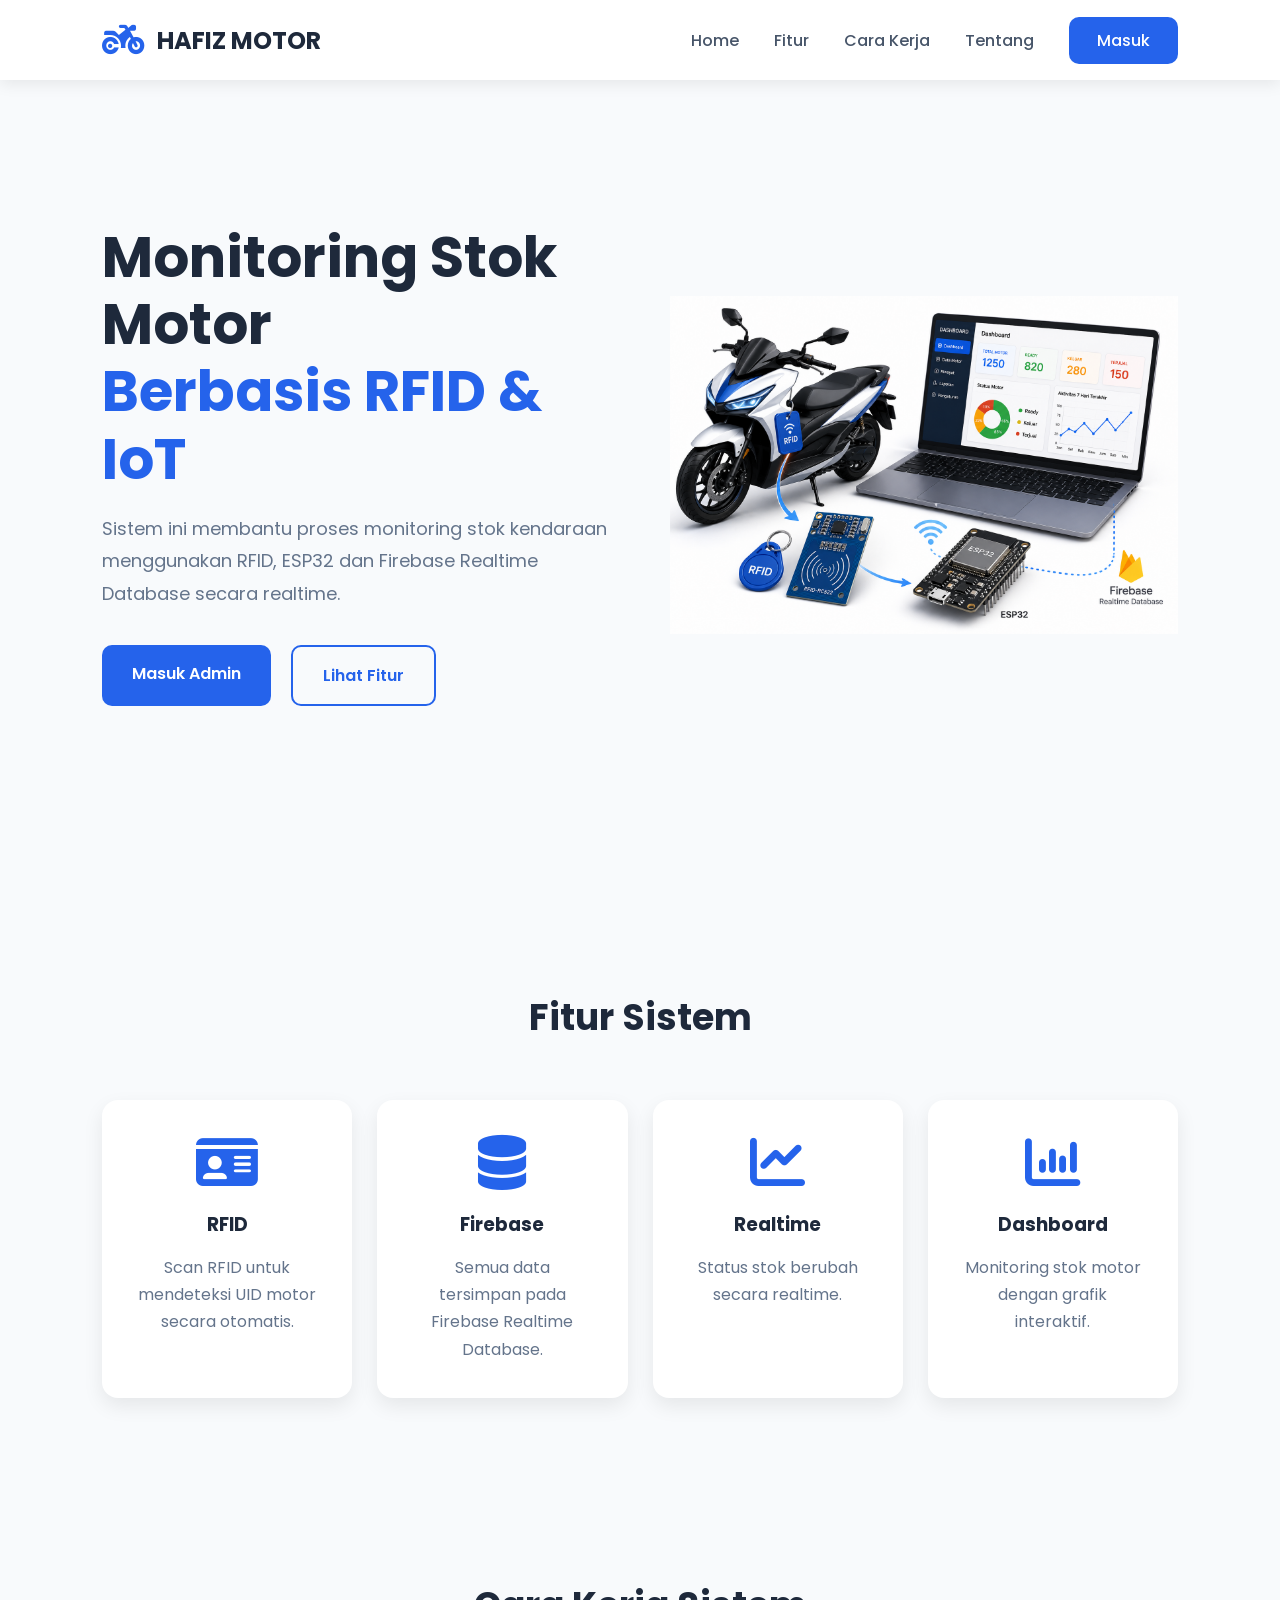
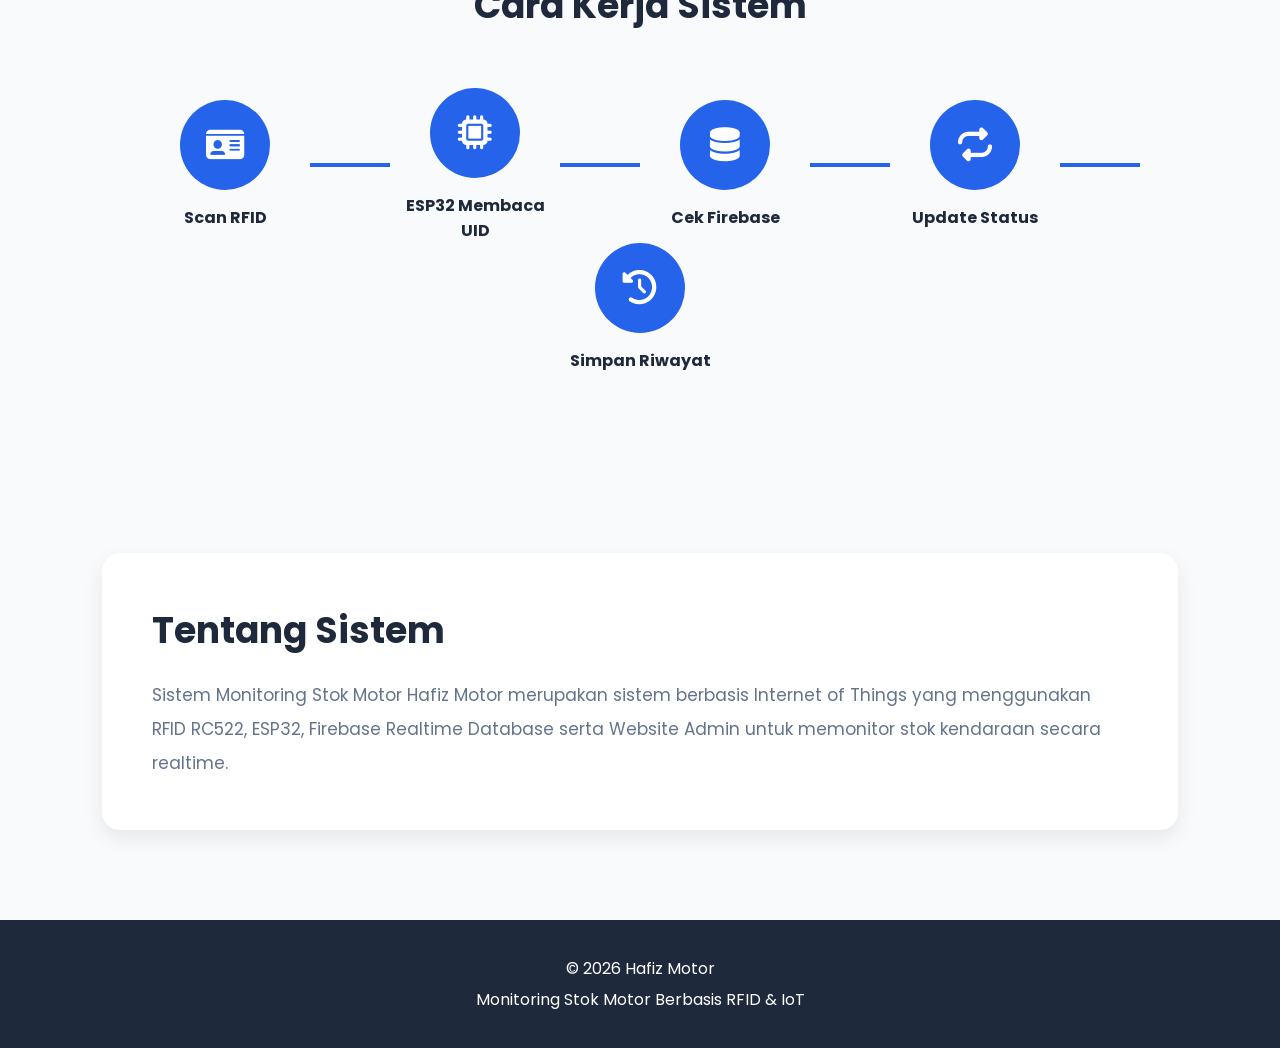
==== index.html @ 62b1e26f "Add files via upload pertama" ====
<!doctype html>
<html lang="id">
  <head>
    <meta charset="UTF-8" />
    <meta name="viewport" content="width=device-width,initial-scale=1" />
    <title>Hafiz Motor | Monitoring Stok Motor</title>
    <link rel="stylesheet" href="css/index.css" />
    <link
      href="https://fonts.googleapis.com/css2?family=Poppins:wght@300;400;500;600;700&display=swap"
      rel="stylesheet"
    />
    <link
      rel="stylesheet"
      href="https://cdnjs.cloudflare.com/ajax/libs/font-awesome/6.5.2/css/all.min.css"
    />
    <link href="https://unpkg.com/aos@2.3.1/dist/aos.css" rel="stylesheet" />
    <script src="https://unpkg.com/aos@2.3.1/dist/aos.js"></script>
  </head>

  <body>
    <!-- NAVBAR -->

    <nav data-aos="fade-down" data-aos-duration="1000">
      <div class="logo">
        <i class="fa-solid fa-motorcycle"></i>
        <h2>HAFIZ MOTOR</h2>
      </div>

      <ul>
        <li><a href="#home">Home</a></li>
        <li><a href="#fitur">Fitur</a></li>
        <li><a href="#cara">Cara Kerja</a></li>
        <li><a href="#tentang">Tentang</a></li>
        <li>
          <a class="btn-login" href="login.html"> Masuk </a>
        </li>
      </ul>
    </nav>

    <!-- HERO -->

    <section class="hero" id="home">
      <div class="hero-text" data-aos="fade-right" data-aos-duration="1000">
        <h1>
          Monitoring Stok Motor
          <span>Berbasis RFID & IoT</span>
        </h1>
        <p>
          Sistem ini membantu proses monitoring stok kendaraan menggunakan RFID,
          ESP32 dan Firebase Realtime Database secara realtime.
        </p>
        <div class="hero-button">
          <a href="login.html" class="btn-primary">
            Masuk Admin
          </a>
          <a href="#fitur" class="btn-secondary"> Lihat Fitur </a>
        </div>
      </div>

      <div class="hero-image" data-aos="fade-left" data-aos-duration="1000">
        <img src="img/hero.png" />
      </div>
    </section>

    <!-- FITUR -->

    <section id="fitur" data-aos="fade-up" data-aos-duration="1000">
      <h2>Fitur Sistem</h2>

      <div class="fitur-grid">
        <div class="fitur-card">
          <i class="fa-solid fa-id-card"></i>

          <h3>RFID</h3>

          <p>Scan RFID untuk mendeteksi UID motor secara otomatis.</p>
        </div>

        <div class="fitur-card">
          <i class="fa-solid fa-database"></i>

          <h3>Firebase</h3>

          <p>Semua data tersimpan pada Firebase Realtime Database.</p>
        </div>

        <div class="fitur-card">
          <i class="fa-solid fa-chart-line"></i>

          <h3>Realtime</h3>

          <p>Status stok berubah secara realtime.</p>
        </div>

        <div class="fitur-card">
          <i class="fa-solid fa-chart-column"></i>

          <h3>Dashboard</h3>

          <p>Monitoring stok motor dengan grafik interaktif.</p>
        </div>
      </div>
    </section>

    <!-- CARA KERJA -->

    <section id="cara" data-aos="fade-up" data-aos-duration="1000">
      <h2>Cara Kerja Sistem</h2>

      <div class="timeline">
        <div class="step">
          <i class="fa-solid fa-id-card"></i>

          <h4>Scan RFID</h4>
        </div>

        <div class="line"></div>

        <div class="step">
          <i class="fa-solid fa-microchip"></i>

          <h4>ESP32 Membaca UID</h4>
        </div>

        <div class="line"></div>

        <div class="step">
          <i class="fa-solid fa-database"></i>

          <h4>Cek Firebase</h4>
        </div>

        <div class="line"></div>

        <div class="step">
          <i class="fa-solid fa-repeat"></i>

          <h4>Update Status</h4>
        </div>

        <div class="line"></div>

        <div class="step">
          <i class="fa-solid fa-clock-rotate-left"></i>

          <h4>Simpan Riwayat</h4>
        </div>
      </div>
    </section>

    <!-- TENTANG -->

    <section id="tentang" data-aos="fade-up" data-aos-duration="1000">
      <div class="about">
        <div>
          <h2>Tentang Sistem</h2>

          <p>
            Sistem Monitoring Stok Motor Hafiz Motor merupakan sistem berbasis
            Internet of Things yang menggunakan RFID RC522, ESP32, Firebase
            Realtime Database serta Website Admin untuk memonitor stok kendaraan
            secara realtime.
          </p>
        </div>
      </div>
    </section>

    <footer>
      <p>© 2026 Hafiz Motor</p>

      <p>Monitoring Stok Motor Berbasis RFID & IoT</p>
    </footer>

    <script src="js/index.js"></script>
  </body>
  <script>
    AOS.init();
  </script>
</html>
---- css/index.css ----
/* ===================================
   RESET
=================================== */

* {
  margin: 0;
  padding: 0;
  box-sizing: border-box;
  font-family: "Poppins", sans-serif;
  scroll-behavior: smooth;
}

body {
  background: #f8fafc;
  color: #1e293b;
  overflow-x: hidden;
}

img {
  max-width: 100%;
  display: block;
}

a {
  text-decoration: none;
}

section {
  padding: 90px 8%;
}

/* ===================================
   NAVBAR
=================================== */

nav {
  position: fixed;
  top: 0;
  left: 0;
  width: 100%;
  height: 80px;

  background: #ffffff;

  display: flex;
  justify-content: space-between;
  align-items: center;

  padding: 0 8%;

  box-shadow: 0 4px 15px rgba(0, 0, 0, 0.08);

  z-index: 999;
}

.logo {
  display: flex;
  align-items: center;
  gap: 12px;
}

.logo i {
  font-size: 34px;
  color: #2563eb;
}

.logo h2 {
  font-size: 24px;
  color: #1e293b;
}

nav ul {
  display: flex;
  align-items: center;
  gap: 35px;
  list-style: none;
}

nav ul li a {
  color: #475569;
  font-weight: 500;
  transition: 0.3s;
}

nav ul li a:hover {
  color: #2563eb;
}

.btn-login {
  background: #2563eb;
  color: #fff !important;
  padding: 12px 28px;
  border-radius: 10px;
}

.btn-login:hover {
  background: #1d4ed8;
}

/* ===================================
   HERO
=================================== */

.hero {
  min-height: 100vh;

  display: grid;
  grid-template-columns: 1fr 1fr;
  align-items: center;
  gap: 60px;

  padding-top: 120px;
}

.hero-text h1 {
  font-size: 56px;
  line-height: 1.2;
  margin-bottom: 20px;
}

.hero-text span {
  color: #2563eb;
  display: block;
}

.hero-text p {
  color: #64748b;
  font-size: 18px;
  line-height: 1.8;
  margin-bottom: 35px;
}

.hero-button {
  display: flex;
  gap: 20px;
}

.btn-primary {
  background: #2563eb;
  color: #fff;
  padding: 16px 30px;
  border-radius: 10px;
  font-weight: 600;
  transition: 0.3s;
}

.btn-primary:hover {
  background: #1d4ed8;
}

.btn-secondary {
  border: 2px solid #2563eb;
  color: #2563eb;
  padding: 16px 30px;
  border-radius: 10px;
  font-weight: 600;
  transition: 0.3s;
}

.btn-secondary:hover {
  background: #2563eb;
  color: #fff;
}

.hero-image {
  animation: float 4s ease-in-out infinite;
}

@keyframes float {
  50% {
    transform: translateY(-15px);
  }
}

/* ===================================
   TITLE
=================================== */

section h2 {
  text-align: center;
  font-size: 36px;
  margin-bottom: 55px;
  color: #1e293b;
}

/* ===================================
   FITUR
=================================== */

.fitur-grid {
  display: grid;
  grid-template-columns: repeat(4, 1fr);
  gap: 25px;
}

.fitur-card {
  background: #fff;

  padding: 35px;

  border-radius: 16px;

  text-align: center;

  box-shadow: 0 8px 20px rgba(0, 0, 0, 0.08);

  transition: 0.3s;
}

.fitur-card:hover {
  transform: translateY(-8px);
}

.fitur-card i {
  font-size: 55px;
  color: #2563eb;
  margin-bottom: 20px;
}

.fitur-card h3 {
  margin-bottom: 15px;
}

.fitur-card p {
  color: #64748b;
  line-height: 1.7;
}

/* ===================================
   TIMELINE
=================================== */

.timeline {
  display: flex;
  justify-content: center;
  align-items: center;
  flex-wrap: wrap;
}

.step {
  width: 170px;

  text-align: center;
}

.step i {
  width: 90px;
  height: 90px;

  border-radius: 50%;

  background: #2563eb;
  color: #fff;

  display: flex;
  justify-content: center;
  align-items: center;

  font-size: 34px;

  margin: auto;
}

.step h4 {
  margin-top: 15px;
}

.line {
  width: 80px;
  height: 4px;

  background: #2563eb;
}

/* ===================================
   ABOUT
=================================== */

.about {
  background: #fff;

  padding: 50px;

  border-radius: 18px;

  box-shadow: 0 8px 20px rgba(0, 0, 0, 0.08);
}

.about h2 {
  text-align: left;
  margin-bottom: 20px;
}

.about p {
  color: #64748b;

  line-height: 2;

  font-size: 17px;
}

/* ===================================
   FOOTER
=================================== */

footer {
  background: #1e293b;

  color: #fff;

  text-align: center;

  padding: 30px;
}

footer p {
  margin: 6px 0;
}

/* ===================================
   RESPONSIVE
=================================== */

@media (max-width: 1200px) {
  .fitur-grid {
    grid-template-columns: repeat(2, 1fr);
  }

  .hero {
    grid-template-columns: 1fr;

    text-align: center;
  }

  .hero-button {
    justify-content: center;
  }

  .timeline {
    flex-direction: column;
    gap: 25px;
  }

  .line {
    width: 4px;
    height: 60px;
  }

  .about h2 {
    text-align: center;
  }
}

@media (max-width: 768px) {
  nav {
    padding: 0 20px;
  }

  nav ul {
    display: none;
  }

  .hero-text h1 {
    font-size: 40px;
  }

  .hero-text p {
    font-size: 16px;
  }

  .fitur-grid {
    grid-template-columns: 1fr;
  }

  section {
    padding: 70px 20px;
  }
}

.stats {
  display: grid;
  grid-template-columns: repeat(4, 1fr);
  gap: 25px;

  margin-top: -30px;
}

.stat-card {
  background: white;

  padding: 30px;

  border-radius: 15px;

  box-shadow: 0 8px 20px rgba(0, 0, 0, 0.08);

  text-align: center;

  transition: 0.3s;
}

.stat-card:hover {
  transform: translateY(-8px);
}

.stat-card i {
  font-size: 42px;

  color: #2563eb;

  margin-bottom: 15px;
}

.stat-card h2 {
  font-size: 42px;

  margin: 10px 0;

  color: #2563eb;
}

.stat-card p {
  color: #64748b;
}
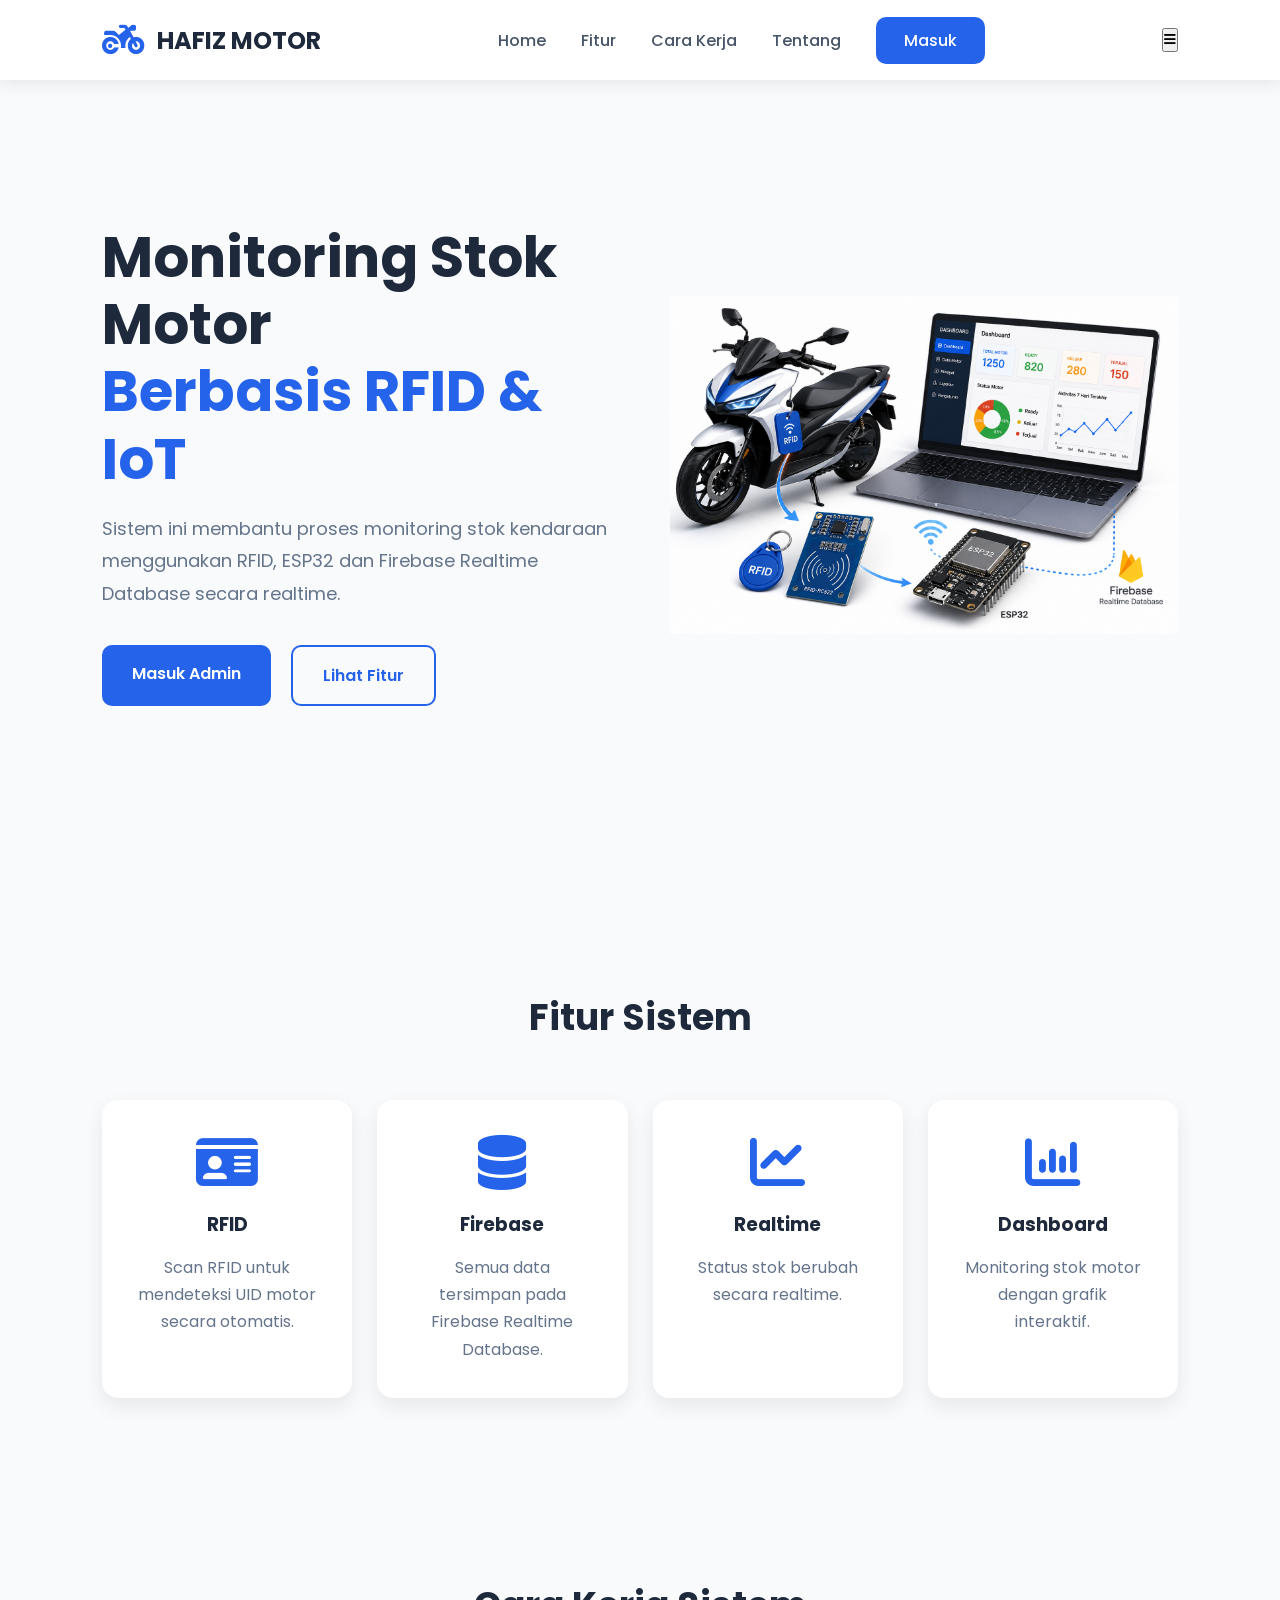
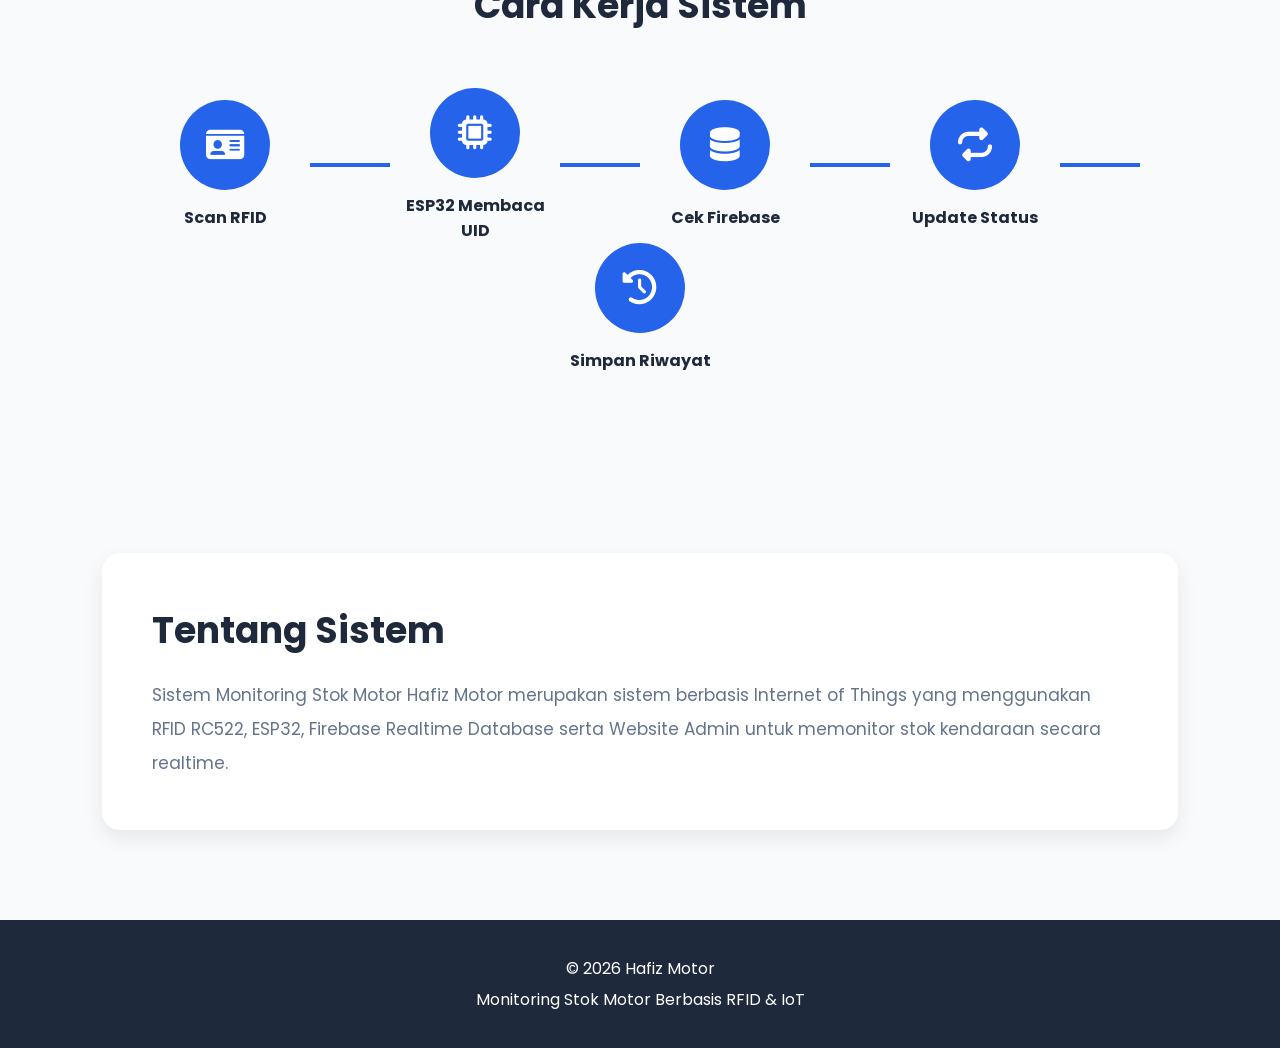
==== commit b164cf86: "Add files via upload tambahan" ====
--- a/index.html
+++ b/index.html
@@ -18,23 +18,25 @@
   </head>
 
   <body>
+
     <!-- NAVBAR -->
-
     <nav data-aos="fade-down" data-aos-duration="1000">
       <div class="logo">
         <i class="fa-solid fa-motorcycle"></i>
         <h2>HAFIZ MOTOR</h2>
       </div>
 
-      <ul>
+      <ul id="navMenu">
         <li><a href="#home">Home</a></li>
         <li><a href="#fitur">Fitur</a></li>
         <li><a href="#cara">Cara Kerja</a></li>
         <li><a href="#tentang">Tentang</a></li>
-        <li>
-          <a class="btn-login" href="login.html"> Masuk </a>
-        </li>
+        <li><a class="btn-login" href="login.html">Masuk</a></li>
       </ul>
+
+      <button id="menuToggle" class="menu-toggle">
+        <i class="fa-solid fa-bars"></i>
+      </button>
     </nav>
 
     <!-- HERO -->
@@ -50,9 +52,7 @@
           ESP32 dan Firebase Realtime Database secara realtime.
         </p>
         <div class="hero-button">
-          <a href="login.html" class="btn-primary">
-            Masuk Admin
-          </a>
+          <a href="login.html" class="btn-primary"> Masuk Admin </a>
           <a href="#fitur" class="btn-secondary"> Lihat Fitur </a>
         </div>
       </div>
